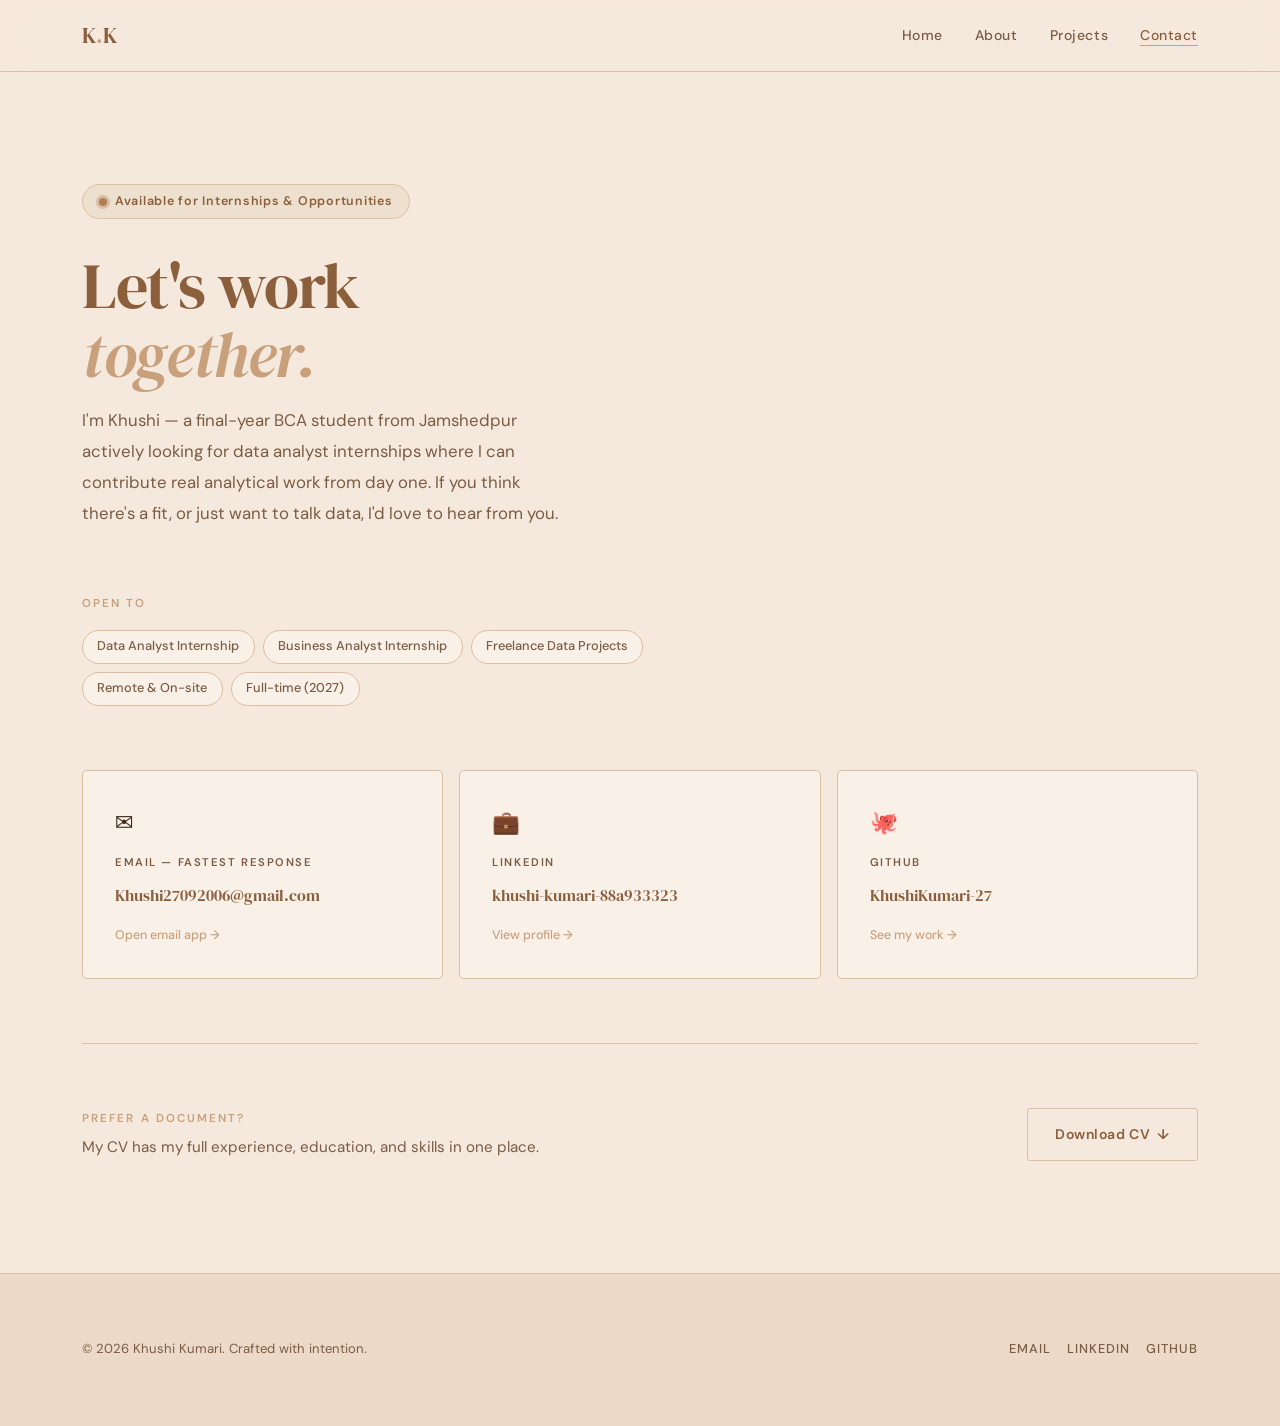
==== contact.html @ 5058d1bc "Add files via upload Upload website files" ====
<!DOCTYPE html>
<html lang="en">
<head>
  <meta charset="UTF-8" />
  <meta name="viewport" content="width=device-width, initial-scale=1.0" />
  <title>Contact — Khushi Kumari</title>
  <meta name="description" content="Get in touch with Khushi Kumari — open to data analyst internships and analytics opportunities." />

  <link rel="preconnect" href="https://fonts.googleapis.com" />
  <link rel="preconnect" href="https://fonts.gstatic.com" crossorigin />
  <link href="https://fonts.googleapis.com/css2?family=DM+Serif+Display:ital@0;1&family=DM+Sans:ital,opsz,wght@0,9..40,400;0,9..40,500;0,9..40,600;1,9..40,400&display=swap" rel="stylesheet" />

  <link rel="stylesheet" href="style.css" />

  <style>
    .contact-hero { max-width: 640px; }

    .contact-hero .t-display {
      font-size: clamp(2.4rem, 5vw, 4.2rem);
      margin-bottom: var(--space-sm);
    }

    .contact-hero p {
      color: var(--text-muted);
      font-size: 1.05rem;
      line-height: 1.85;
      margin-bottom: var(--space-lg);
      max-width: 480px;
    }

    .avail-pill {
      display: inline-flex;
      align-items: center;
      gap: 0.5rem;
      background-color: #EEE0CE;
      border: 1px solid var(--tan);
      border-radius: 100px;
      padding: 0.35rem 1rem;
      font-size: 0.78rem;
      font-weight: 600;
      letter-spacing: 0.06em;
      color: var(--mocha);
      margin-bottom: var(--space-md);
      text-decoration: none;
    }

    .avail-dot {
      width: 8px; height: 8px;
      border-radius: 50%;
      background-color: #b07d55;
      position: relative;
      flex-shrink: 0;
    }

    .avail-dot::after {
      content: '';
      position: absolute;
      inset: -3px;
      border-radius: 50%;
      background-color: #b07d55;
      opacity: 0.35;
      animation: avail-pulse 2s ease-in-out infinite;
    }

    @keyframes avail-pulse {
      0%, 100% { transform: scale(1);   opacity: 0.35; }
      50%       { transform: scale(1.8); opacity: 0;    }
    }

    @media (prefers-reduced-motion: reduce) {
      .avail-dot::after { animation: none; }
    }

    .channels-grid {
      display: grid;
      grid-template-columns: repeat(3, 1fr);
      gap: var(--space-sm);
      margin-top: var(--space-lg);
    }

    .channel-card {
      border: 1px solid var(--border);
      border-radius: 5px;
      padding: var(--space-md);
      display: flex;
      flex-direction: column;
      gap: var(--space-xs);
      text-decoration: none;
      color: inherit;
      background-color: var(--bg-card);
      transition: border-color var(--dur) var(--ease),
                  transform var(--dur) var(--ease),
                  box-shadow var(--dur) var(--ease);
    }

    .channel-card:hover {
      border-color: var(--caramel);
      transform: translateY(-4px);
      box-shadow: 0 14px 36px rgba(61, 43, 26, 0.09);
    }

    .channel-card-icon { font-size: 1.4rem; margin-bottom: 0.2rem; }

    .channel-card-label {
      font-size: 0.7rem;
      font-weight: 600;
      letter-spacing: 0.14em;
      text-transform: uppercase;
      color: var(--text-muted);
    }

    .channel-card-value {
      font-family: var(--serif);
      font-size: 1rem;
      color: var(--mocha);
      word-break: break-all;
    }

    .channel-card-action {
      font-size: 0.78rem;
      color: var(--caramel);
      font-weight: 500;
      margin-top: auto;
      padding-top: var(--space-xs);
    }

    .opps-row {
      display: flex;
      flex-wrap: wrap;
      gap: 0.5rem;
      margin-top: var(--space-sm);
    }

    .opp-tag {
      font-size: 0.8rem;
      font-weight: 500;
      padding: 0.3rem 0.9rem;
      border-radius: 100px;
      border: 1px solid var(--border);
      color: var(--text-muted);
      background-color: var(--bg-card);
    }

    @media (max-width: 700px) {
      .channels-grid { grid-template-columns: 1fr; }
    }
  </style>
</head>
<body>

  <!-- NAV -->
  <header id="site-nav" role="banner">
    <nav class="nav-inner" aria-label="Primary navigation">
      <a href="index.html" class="nav-logo" aria-label="Home">K<span>.</span>K</a>
      <ul class="nav-links" role="list">
        <li><a href="index.html">Home</a></li>
        <li><a href="about.html">About</a></li>
        <li><a href="projects.html">Projects</a></li>
        <li><a href="contact.html">Contact</a></li>
      </ul>
      <button class="nav-hamburger" id="hamburger" aria-label="Toggle navigation menu" aria-expanded="false" aria-controls="mobile-overlay">
        <span></span><span></span><span></span>
      </button>
    </nav>
  </header>

  <div id="mobile-overlay" class="nav-mobile-overlay" aria-hidden="true" role="dialog" aria-label="Navigation menu">
    <a href="index.html">Home</a>
    <a href="about.html">About</a>
    <a href="projects.html">Projects</a>
    <a href="contact.html">Contact</a>
  </div>

  <main>

    <section class="section" aria-labelledby="contact-heading">
      <div class="container">

        <div class="contact-hero">

          <div class="avail-pill" role="status" aria-label="Currently available for opportunities">
            <span class="avail-dot" aria-hidden="true"></span>
            Available for Internships &amp; Opportunities
          </div>

          <h1 class="t-display" id="contact-heading">
            Let's work<br /><em style="color: var(--caramel); font-style: italic;">together.</em>
          </h1>

          <p>
            I'm Khushi — a final-year BCA student from Jamshedpur actively looking
            for data analyst internships where I can contribute real analytical work
            from day one. If you think there's a fit, or just want to talk data,
            I'd love to hear from you.
          </p>

          <div>
            <span class="t-eyebrow" style="display: block; margin-bottom: 0.6rem;">Open to</span>
            <div class="opps-row" role="list" aria-label="Types of opportunities">
              <span class="opp-tag" role="listitem">Data Analyst Internship</span>
              <span class="opp-tag" role="listitem">Business Analyst Internship</span>
              <span class="opp-tag" role="listitem">Freelance Data Projects</span>
              <span class="opp-tag" role="listitem">Remote &amp; On-site</span>
              <span class="opp-tag" role="listitem">Full-time (2027)</span>
            </div>
          </div>

        </div>

        <!-- Channel cards -->
        <div class="channels-grid" role="list" aria-label="Direct contact channels">

          <a href="mailto:Khushi27092006@gmail.com" class="channel-card" role="listitem" aria-label="Send Khushi an email">
            <span class="channel-card-icon" aria-hidden="true">✉️</span>
            <span class="channel-card-label">Email — fastest response</span>
            <span class="channel-card-value">Khushi27092006@gmail.com</span>
            <span class="channel-card-action">Open email app →</span>
          </a>

          <a href="https://www.linkedin.com/in/khushi-kumari-88a933323/" target="_blank" rel="noopener noreferrer" class="channel-card" role="listitem" aria-label="Visit Khushi's LinkedIn profile">
            <span class="channel-card-icon" aria-hidden="true">💼</span>
            <span class="channel-card-label">LinkedIn</span>
            <span class="channel-card-value">khushi-kumari-88a933323</span>
            <span class="channel-card-action">View profile →</span>
          </a>

          <a href="https://github.com/KhushiKumari-27" target="_blank" rel="noopener noreferrer" class="channel-card" role="listitem" aria-label="Visit Khushi's GitHub profile">
            <span class="channel-card-icon" aria-hidden="true">🐙</span>
            <span class="channel-card-label">GitHub</span>
            <span class="channel-card-value">KhushiKumari-27</span>
            <span class="channel-card-action">See my work →</span>
          </a>

        </div>

        <!-- CV nudge -->
        <div style="margin-top: var(--space-lg); padding-top: var(--space-lg); border-top: 1px solid var(--border); display: flex; align-items: center; justify-content: space-between; flex-wrap: wrap; gap: 1rem;">
          <div>
            <p class="t-eyebrow" style="margin-bottom: 0.3rem;">Prefer a document?</p>
            <p style="color: var(--text-muted); font-size: 0.95rem;">My CV has my full experience, education, and skills in one place.</p>
          </div>
          <!-- Replace # with your actual CV file path once uploaded -->
          <a href="Khushi_Kumari_CV.pdf" download class="btn btn-outline" aria-label="Download Khushi's CV as PDF">
            Download CV &nbsp;↓
          </a>
        </div>

      </div>
    </section>

  </main>

  <!-- FOOTER -->
  <footer id="site-footer" role="contentinfo">
    <div class="container">
      <div class="footer-inner">
        <p class="footer-copy">&copy; 2026 Khushi Kumari. Crafted with intention.</p>
        <nav class="footer-socials" aria-label="Social links">
          <a href="mailto:Khushi27092006@gmail.com">Email</a>
          <a href="https://www.linkedin.com/in/khushi-kumari-88a933323/" target="_blank" rel="noopener noreferrer">LinkedIn</a>
          <a href="https://github.com/KhushiKumari-27" target="_blank" rel="noopener noreferrer">GitHub</a>
        </nav>
      </div>
    </div>
  </footer>

  <script src="script.js"></script>
</body>
</html>
---- style.css ----
/* ============================================================
   PORTFOLIO — style.css
   Palette: warm sandy neutrals inspired by uploaded image
   Fonts: DM Serif Display (headings) + DM Sans (body)
   ============================================================ */

/* ----------------------------------------------------------
   0. DESIGN TOKENS
   ---------------------------------------------------------- */
:root {
  /* Palette — extracted from uploaded image */
  --bg:           #F5E8DC;   /* lightest blush sand — page background   */
  --bg-tint:      #EDD9C8;   /* soft warm sand — section tint           */
  --bg-card:      #F9F0E8;   /* near-white warm — card surfaces         */
  --tan:          #DEC0A4;   /* warm tan — borders, dividers            */
  --caramel:      #C9A07C;   /* caramel — primary accent, CTAs          */
  --sienna:       #B07D55;   /* warm sienna — hover states, active      */
  --mocha:        #8B5E3C;   /* rich mocha — deep accent, headings      */
  --text:         #3D2B1A;   /* dark espresso — primary text            */
  --text-muted:   #7A5C44;   /* muted warm brown — secondary text       */
  --border:       #DBBFA0;   /* warm border                             */

  /* Typography */
  --serif: 'DM Serif Display', 'Georgia', serif;
  --sans:  'DM Sans', 'Inter', system-ui, sans-serif;

  /* Spacing */
  --space-xs: 0.5rem;
  --space-sm: 1rem;
  --space-md: 2rem;
  --space-lg: 4rem;
  --space-xl: 7rem;

  /* Motion */
  --ease: cubic-bezier(0.4, 0, 0.2, 1);
  --dur:  0.3s;

  /* Layout */
  --max-w: 1180px;
  --nav-h: 72px;
}

/* ----------------------------------------------------------
   1. RESET & BASE
   ---------------------------------------------------------- */
*, *::before, *::after { box-sizing: border-box; margin: 0; padding: 0; }

html {
  scroll-behavior: smooth;
  -webkit-text-size-adjust: 100%;
}

body {
  background-color: var(--bg);
  color: var(--text);
  font-family: var(--sans);
  font-size: 1rem;
  line-height: 1.75;
  min-height: 100vh;
  display: flex;
  flex-direction: column;
  opacity: 0;
  transition: opacity 0.45s var(--ease);
}

body.page-ready { opacity: 1; }

img, svg { display: block; max-width: 100%; }
a { color: inherit; text-decoration: none; }
ul, ol { list-style: none; }
button { cursor: pointer; border: none; background: none; font: inherit; }

/* ----------------------------------------------------------
   2. TYPOGRAPHY SCALE
   ---------------------------------------------------------- */
h1, h2, h3, h4 {
  font-family: var(--serif);
  font-weight: 400;           /* DM Serif Display looks best at regular weight */
  line-height: 1.15;
  letter-spacing: -0.01em;
  color: var(--mocha);
}

.t-display {
  font-size: clamp(2.8rem, 6.5vw, 5.5rem);
  font-family: var(--serif);
  font-weight: 400;
  line-height: 1.08;
  letter-spacing: -0.02em;
  color: var(--mocha);
}

.t-heading {
  font-size: clamp(1.75rem, 3.2vw, 2.6rem);
  font-family: var(--serif);
  color: var(--mocha);
}

.t-sub {
  font-size: clamp(1rem, 1.8vw, 1.15rem);
  font-family: var(--sans);
  font-weight: 400;
  color: var(--text-muted);
  letter-spacing: 0.01em;
}

.t-eyebrow {
  font-family: var(--sans);
  font-size: 0.72rem;
  font-weight: 600;
  letter-spacing: 0.18em;
  text-transform: uppercase;
  color: var(--caramel);
}

/* ----------------------------------------------------------
   3. LAYOUT UTILITIES
   ---------------------------------------------------------- */
.container {
  width: 100%;
  max-width: var(--max-w);
  margin-inline: auto;
  padding-inline: var(--space-md);
}

main { flex: 1; padding-top: var(--nav-h); }

.section { padding-block: var(--space-xl); }
.section--tinted { background-color: var(--bg-tint); }

.divider {
  width: 3rem;
  height: 1.5px;
  background-color: var(--caramel);
  margin-block: var(--space-sm);
}

/* ----------------------------------------------------------
   4. NAVIGATION
   ---------------------------------------------------------- */
#site-nav {
  position: fixed;
  top: 0; left: 0; right: 0;
  height: var(--nav-h);
  background-color: rgba(245, 232, 220, 0.92);
  backdrop-filter: blur(14px);
  -webkit-backdrop-filter: blur(14px);
  border-bottom: 1px solid var(--border);
  z-index: 100;
  display: flex;
  align-items: center;
}

.nav-inner {
  display: flex;
  align-items: center;
  justify-content: space-between;
  width: 100%;
  max-width: var(--max-w);
  margin-inline: auto;
  padding-inline: var(--space-md);
}

.nav-logo {
  font-family: var(--serif);
  font-size: 1.4rem;
  font-weight: 400;
  letter-spacing: -0.01em;
  color: var(--mocha);
  transition: color var(--dur) var(--ease);
}
.nav-logo span { color: var(--caramel); }
.nav-logo:hover { color: var(--caramel); }

.nav-links {
  display: flex;
  gap: var(--space-md);
  align-items: center;
}

.nav-links a {
  font-family: var(--sans);
  font-size: 0.875rem;
  font-weight: 500;
  letter-spacing: 0.04em;
  color: var(--text-muted);
  position: relative;
  padding-bottom: 2px;
  transition: color var(--dur) var(--ease);
}

.nav-links a::after {
  content: '';
  position: absolute;
  bottom: 0; left: 0;
  width: 0; height: 1.5px;
  background-color: var(--caramel);
  transition: width var(--dur) var(--ease);
}

.nav-links a:hover,
.nav-links a.active { color: var(--mocha); }

.nav-links a:hover::after,
.nav-links a.active::after { width: 100%; }

/* Hamburger */
.nav-hamburger {
  display: none;
  flex-direction: column;
  gap: 5px;
  width: 28px;
  padding: 4px 0;
  z-index: 110;
}

.nav-hamburger span {
  display: block;
  height: 1.5px;
  background-color: var(--mocha);
  transition: transform var(--dur) var(--ease), opacity var(--dur) var(--ease), width var(--dur) var(--ease);
  transform-origin: center;
}

.nav-hamburger.open span:nth-child(1) { transform: translateY(6.5px) rotate(45deg); }
.nav-hamburger.open span:nth-child(2) { opacity: 0; width: 0; }
.nav-hamburger.open span:nth-child(3) { transform: translateY(-6.5px) rotate(-45deg); }

/* Mobile overlay */
.nav-mobile-overlay {
  display: none;
  position: fixed;
  inset: 0;
  background-color: var(--bg);
  z-index: 105;
  flex-direction: column;
  align-items: center;
  justify-content: center;
  gap: var(--space-md);
  opacity: 0;
  pointer-events: none;
  transition: opacity 0.35s var(--ease);
}

.nav-mobile-overlay.open {
  opacity: 1;
  pointer-events: all;
}

.nav-mobile-overlay a {
  font-family: var(--serif);
  font-size: 2.4rem;
  font-weight: 400;
  color: var(--mocha);
  transition: color var(--dur) var(--ease);
}

.nav-mobile-overlay a:hover,
.nav-mobile-overlay a.active { color: var(--caramel); }

/* ----------------------------------------------------------
   5. FOOTER
   ---------------------------------------------------------- */
#site-footer {
  border-top: 1px solid var(--border);
  padding-block: var(--space-lg);
  background-color: var(--bg-tint);
}

.footer-inner {
  display: flex;
  flex-wrap: wrap;
  align-items: center;
  justify-content: space-between;
  gap: var(--space-sm);
}

.footer-copy {
  font-size: 0.82rem;
  color: var(--text-muted);
  font-family: var(--sans);
}

.footer-socials {
  display: flex;
  gap: var(--space-sm);
}

.footer-socials a {
  font-size: 0.8rem;
  font-weight: 500;
  letter-spacing: 0.08em;
  text-transform: uppercase;
  color: var(--text-muted);
  border-bottom: 1px solid transparent;
  padding-bottom: 1px;
  transition: color var(--dur) var(--ease), border-color var(--dur) var(--ease);
}

.footer-socials a:hover {
  color: var(--mocha);
  border-color: var(--caramel);
}

/* ----------------------------------------------------------
   6. BUTTONS & LINKS
   ---------------------------------------------------------- */
.btn {
  display: inline-flex;
  align-items: center;
  gap: 0.5rem;
  padding: 0.8rem 1.7rem;
  font-family: var(--sans);
  font-size: 0.875rem;
  font-weight: 600;
  letter-spacing: 0.04em;
  border-radius: 3px;
  transition: background-color var(--dur) var(--ease),
              color var(--dur) var(--ease),
              border-color var(--dur) var(--ease),
              transform var(--dur) var(--ease);
}

.btn-primary {
  background-color: var(--mocha);
  color: var(--bg);
  border: 1.5px solid var(--mocha);
}
.btn-primary:hover {
  background-color: var(--sienna);
  border-color: var(--sienna);
  transform: translateY(-2px);
}

.btn-outline {
  background-color: transparent;
  color: var(--mocha);
  border: 1.5px solid var(--border);
}
.btn-outline:hover {
  border-color: var(--mocha);
  transform: translateY(-2px);
}

.link-arrow {
  display: inline-flex;
  align-items: center;
  gap: 0.4rem;
  font-weight: 500;
  font-size: 0.95rem;
  color: var(--mocha);
  border-bottom: 1px solid var(--border);
  padding-bottom: 2px;
  transition: border-color var(--dur) var(--ease), gap var(--dur) var(--ease);
}
.link-arrow:hover {
  border-color: var(--caramel);
  gap: 0.7rem;
}

/* ----------------------------------------------------------
   7. HERO
   ---------------------------------------------------------- */
.hero {
  min-height: calc(90vh - var(--nav-h));
  display: flex;
  align-items: center;
  padding-block: var(--space-xl);
  position: relative;
  overflow: hidden;
}

/* Warm radial glow — echoes the image's layered tones */
.hero::before {
  content: '';
  position: absolute;
  top: -15%;
  right: -8%;
  width: 55vw;
  height: 55vw;
  border-radius: 50%;
  background: radial-gradient(circle, var(--tan) 0%, transparent 68%);
  opacity: 0.45;
  pointer-events: none;
}

.hero-content { max-width: 800px; }

.hero-greeting {
  font-family: var(--sans);
  font-size: 0.78rem;
  font-weight: 600;
  letter-spacing: 0.2em;
  text-transform: uppercase;
  color: var(--caramel);
  margin-bottom: var(--space-sm);
}

.hero-headline { margin-bottom: var(--space-sm); }

.hero-headline em {
  font-style: italic;
  color: var(--caramel);
}

.hero-role {
  font-family: var(--serif);
  font-size: clamp(1.2rem, 2.4vw, 1.65rem);
  font-weight: 400;
  font-style: italic;
  color: var(--text-muted);
  margin-bottom: var(--space-md);
}

.hero-value {
  font-size: 1.05rem;
  color: var(--text-muted);
  max-width: 520px;
  line-height: 1.85;
  margin-bottom: var(--space-md);
}

.hero-ctas {
  display: flex;
  flex-wrap: wrap;
  gap: var(--space-sm);
  align-items: center;
}

/* ----------------------------------------------------------
   8. FEATURED GRID
   ---------------------------------------------------------- */
.featured-grid {
  display: grid;
  grid-template-columns: repeat(2, 1fr);
  gap: var(--space-md);
  margin-top: var(--space-lg);
}

/* ----------------------------------------------------------
   9. PROJECT CARDS
   ---------------------------------------------------------- */
.project-card {
  background-color: var(--bg-card);
  border: 1px solid var(--border);
  border-radius: 5px;
  overflow: hidden;
  display: flex;
  flex-direction: column;
  transition: border-color var(--dur) var(--ease),
              transform var(--dur) var(--ease),
              box-shadow var(--dur) var(--ease);
}

.project-card:hover {
  border-color: var(--caramel);
  transform: translateY(-5px);
  box-shadow: 0 20px 52px rgba(61, 43, 26, 0.1);
}

.card-img-wrap {
  overflow: hidden;
  aspect-ratio: 16 / 9;
  background-color: var(--bg);
  position: relative;
  display: flex;
  align-items: center;
  justify-content: center;
}

.card-img-wrap img {
  width: 100%; height: 100%;
  object-fit: contain;        /* show full dashboard — no cropping */
  background-color: var(--bg);
  transition: transform 0.55s var(--ease);
}

.project-card:hover .card-img-wrap img { transform: scale(1.05); }

.card-img-placeholder {
  width: 100%; height: 100%;
  display: flex;
  align-items: center;
  justify-content: center;
  font-family: var(--serif);
  font-size: 1rem;
  font-style: italic;
  color: var(--tan);
}

.card-body {
  padding: var(--space-md);
  display: flex;
  flex-direction: column;
  flex: 1;
}

.card-category {
  font-size: 0.7rem;
  font-weight: 600;
  letter-spacing: 0.16em;
  text-transform: uppercase;
  color: var(--caramel);
  margin-bottom: var(--space-xs);
}

.card-title {
  font-family: var(--serif);
  font-size: 1.45rem;
  font-weight: 400;
  color: var(--mocha);
  margin-bottom: var(--space-xs);
}

.card-desc {
  font-size: 0.92rem;
  color: var(--text-muted);
  line-height: 1.75;
  margin-bottom: var(--space-sm);
}

.card-tags {
  display: flex;
  flex-wrap: wrap;
  gap: 0.4rem;
  margin-bottom: var(--space-sm);
}

.tag {
  font-size: 0.72rem;
  font-weight: 500;
  letter-spacing: 0.04em;
  padding: 0.22rem 0.65rem;
  border-radius: 3px;
  background-color: var(--bg-tint);
  color: var(--text-muted);
  border: 1px solid var(--border);
}

.card-links {
  display: flex;
  gap: var(--space-sm);
  margin-top: auto;
  padding-top: var(--space-sm);
  border-top: 1px solid var(--border);
}

.card-links a {
  font-size: 0.78rem;
  font-weight: 600;
  letter-spacing: 0.06em;
  text-transform: uppercase;
  color: var(--text-muted);
  border-bottom: 1px solid transparent;
  padding-bottom: 1px;
  transition: color var(--dur) var(--ease), border-color var(--dur) var(--ease);
}

.card-links a:hover {
  color: var(--mocha);
  border-color: var(--caramel);
}

/* ----------------------------------------------------------
   10. APPROACH BLOCK
   ---------------------------------------------------------- */
.approach-block {
  display: grid;
  grid-template-columns: 1fr 1.6fr;
  gap: var(--space-lg);
  align-items: start;
}

.approach-block blockquote {
  font-family: var(--serif);
  font-size: clamp(1.5rem, 3vw, 2.3rem);
  font-style: italic;
  font-weight: 400;
  line-height: 1.35;
  color: var(--mocha);
  border-left: 2px solid var(--caramel);
  padding-left: var(--space-md);
}

.approach-body p { color: var(--text-muted); }
.approach-body p + p { margin-top: var(--space-sm); }

/* ----------------------------------------------------------
   11. ABOUT — BIO SPLIT
   ---------------------------------------------------------- */
.bio-split {
  display: grid;
  grid-template-columns: 0.85fr 1fr;
  gap: var(--space-lg);
  align-items: start;
}

.bio-photo-wrap { position: relative; }

.bio-photo-frame {
  aspect-ratio: 3 / 4;
  background-color: var(--bg-tint);
  border: 1px solid var(--border);
  border-radius: 4px;
  display: flex;
  align-items: center;
  justify-content: center;
  font-family: var(--serif);
  font-size: 1rem;
  font-style: italic;
  color: var(--tan);
  position: relative;
  overflow: hidden;
}

/* Offset decorative border */
.bio-photo-frame::before {
  content: '';
  position: absolute;
  top: 10px; right: -10px; bottom: -10px; left: 10px;
  border: 1.5px solid var(--caramel);
  border-radius: 4px;
  pointer-events: none;
  z-index: -1;
}

.bio-photo-frame img { width: 100%; height: 100%; object-fit: cover; }

.bio-text h2 { margin-bottom: var(--space-sm); }
.bio-text p { color: var(--text-muted); margin-bottom: var(--space-sm); }
.bio-text p:last-of-type { margin-bottom: var(--space-md); }

/* ----------------------------------------------------------
   12. SKILLS BENTO
   ---------------------------------------------------------- */
.skills-bento {
  display: grid;
  grid-template-columns: repeat(3, 1fr);
  gap: var(--space-sm);
  margin-top: var(--space-lg);
}

.skill-cell {
  border: 1px solid var(--border);
  border-radius: 5px;
  padding: var(--space-md);
  background-color: var(--bg-card);
}

.skill-cell--wide { grid-column: span 2; }

.skill-cell-label {
  font-size: 0.7rem;
  font-weight: 600;
  letter-spacing: 0.16em;
  text-transform: uppercase;
  color: var(--caramel);
  margin-bottom: var(--space-sm);
}

.skill-cell h3 {
  font-size: 1.2rem;
  color: var(--mocha);
  margin-bottom: var(--space-sm);
}

.skill-badges {
  display: flex;
  flex-wrap: wrap;
  gap: 0.4rem;
}

.badge {
  font-size: 0.8rem;
  font-weight: 500;
  padding: 0.3rem 0.8rem;
  border-radius: 3px;
}

/* Badge variants — all using the warm palette */
.badge-sage  { background-color: #E8DDD3; color: var(--mocha); }
.badge-wheat { background-color: #EEE0CE; color: var(--mocha); }
.badge-terra { background-color: #E6D2BE; color: var(--mocha); }
.badge-plain { background-color: var(--bg-tint); color: var(--text-muted); border: 1px solid var(--border); }

/* ----------------------------------------------------------
   13. PROJECTS GRID
   ---------------------------------------------------------- */
.projects-grid {
  display: grid;
  grid-template-columns: repeat(2, 1fr);
  gap: var(--space-md);
  margin-top: var(--space-lg);
}

/* Wide alternating card */
.projects-grid .project-card:nth-child(3) {
  grid-column: 1 / -1;
  flex-direction: row;
}

.projects-grid .project-card:nth-child(3) .card-img-wrap {
  width: 45%;
  flex-shrink: 0;
  aspect-ratio: auto;
  min-height: 280px;
  background-color: var(--bg);
}

.projects-grid .project-card:nth-child(3) .card-body { flex: 1; }

/* ----------------------------------------------------------
   14. CONTACT PAGE
   ---------------------------------------------------------- */
.contact-hero { max-width: 640px; }

.contact-hero .t-display {
  font-size: clamp(2.4rem, 5vw, 4.2rem);
  margin-bottom: var(--space-sm);
}

.contact-hero p {
  color: var(--text-muted);
  font-size: 1.05rem;
  line-height: 1.85;
  margin-bottom: var(--space-lg);
  max-width: 480px;
}

/* Channel cards */
.channels-grid {
  display: grid;
  grid-template-columns: repeat(3, 1fr);
  gap: var(--space-sm);
  margin-top: var(--space-lg);
}

.channel-card {
  border: 1px solid var(--border);
  border-radius: 5px;
  padding: var(--space-md);
  display: flex;
  flex-direction: column;
  gap: var(--space-xs);
  text-decoration: none;
  color: inherit;
  background-color: var(--bg-card);
  transition: border-color var(--dur) var(--ease),
              transform var(--dur) var(--ease),
              box-shadow var(--dur) var(--ease);
}

.channel-card:hover {
  border-color: var(--caramel);
  transform: translateY(-4px);
  box-shadow: 0 14px 36px rgba(61, 43, 26, 0.09);
}

.channel-card-icon { font-size: 1.4rem; margin-bottom: 0.2rem; }

.channel-card-label {
  font-size: 0.7rem;
  font-weight: 600;
  letter-spacing: 0.14em;
  text-transform: uppercase;
  color: var(--text-muted);
}

.channel-card-value {
  font-family: var(--serif);
  font-size: 1.05rem;
  color: var(--mocha);
  word-break: break-all;
}

.channel-card-action {
  font-size: 0.78rem;
  color: var(--caramel);
  font-weight: 500;
  margin-top: auto;
  padding-top: var(--space-xs);
}

/* Opportunity tags */
.opps-row {
  display: flex;
  flex-wrap: wrap;
  gap: 0.5rem;
  margin-top: var(--space-sm);
}

.opp-tag {
  font-size: 0.8rem;
  font-weight: 500;
  padding: 0.3rem 0.9rem;
  border-radius: 100px;
  border: 1px solid var(--border);
  color: var(--text-muted);
  background-color: var(--bg-card);
}

/* ----------------------------------------------------------
   15. AVAILABILITY PILL
   ---------------------------------------------------------- */
.avail-pill {
  display: inline-flex;
  align-items: center;
  gap: 0.5rem;
  background-color: #EEE0CE;
  border: 1px solid var(--tan);
  border-radius: 100px;
  padding: 0.35rem 1rem;
  font-size: 0.78rem;
  font-weight: 600;
  letter-spacing: 0.06em;
  color: var(--mocha);
  margin-bottom: var(--space-md);
  text-decoration: none;
  transition: background-color var(--dur) var(--ease), border-color var(--dur) var(--ease);
}

.avail-pill:hover {
  background-color: var(--tan);
  border-color: var(--caramel);
}

.avail-dot {
  width: 8px;
  height: 8px;
  border-radius: 50%;
  background-color: #b07d55;
  position: relative;
  flex-shrink: 0;
}

.avail-dot::after {
  content: '';
  position: absolute;
  inset: -3px;
  border-radius: 50%;
  background-color: #b07d55;
  opacity: 0.35;
  animation: avail-pulse 2s ease-in-out infinite;
}

@keyframes avail-pulse {
  0%, 100% { transform: scale(1);   opacity: 0.35; }
  50%       { transform: scale(1.8); opacity: 0;    }
}

@media (prefers-reduced-motion: reduce) {
  .avail-dot::after { animation: none; }
}

/* ----------------------------------------------------------
   16. SECTION HEADER PATTERN
   ---------------------------------------------------------- */
.section-header { margin-bottom: var(--space-lg); }
.section-header .t-eyebrow { display: block; margin-bottom: var(--space-xs); }
.section-header .t-heading { margin-bottom: var(--space-xs); }

/* ----------------------------------------------------------
   17. RESPONSIVE
   ---------------------------------------------------------- */
@media (max-width: 900px) {
  .nav-links { display: none; }
  .nav-hamburger { display: flex; }
  .nav-mobile-overlay { display: flex; }

  .featured-grid,
  .projects-grid { grid-template-columns: 1fr; }

  .projects-grid .project-card:nth-child(3) {
    grid-column: auto;
    flex-direction: column;
  }
  .projects-grid .project-card:nth-child(3) .card-img-wrap {
    width: 100%;
    min-height: auto;
    aspect-ratio: 16 / 9;
  }

  .approach-block { grid-template-columns: 1fr; }

  .bio-split { grid-template-columns: 1fr; }
  .bio-photo-wrap { max-width: 320px; }

  .skills-bento { grid-template-columns: 1fr 1fr; }
  .skill-cell--wide { grid-column: span 2; }

  .channels-grid { grid-template-columns: 1fr; }
}

@media (max-width: 600px) {
  :root { --space-xl: 4rem; --space-lg: 2.5rem; }

  .skills-bento { grid-template-columns: 1fr; }
  .skill-cell--wide { grid-column: auto; }

  .hero-ctas { flex-direction: column; align-items: flex-start; }
}

/* ----------------------------------------------------------
   18. ACCESSIBILITY
   ---------------------------------------------------------- */
:focus-visible {
  outline: 2px solid var(--caramel);
  outline-offset: 3px;
  border-radius: 2px;
}

@media (prefers-reduced-motion: reduce) {
  *, *::before, *::after {
    animation-duration: 0.01ms !important;
    transition-duration: 0.01ms !important;
  }
  body { transition: none; opacity: 1; }
}
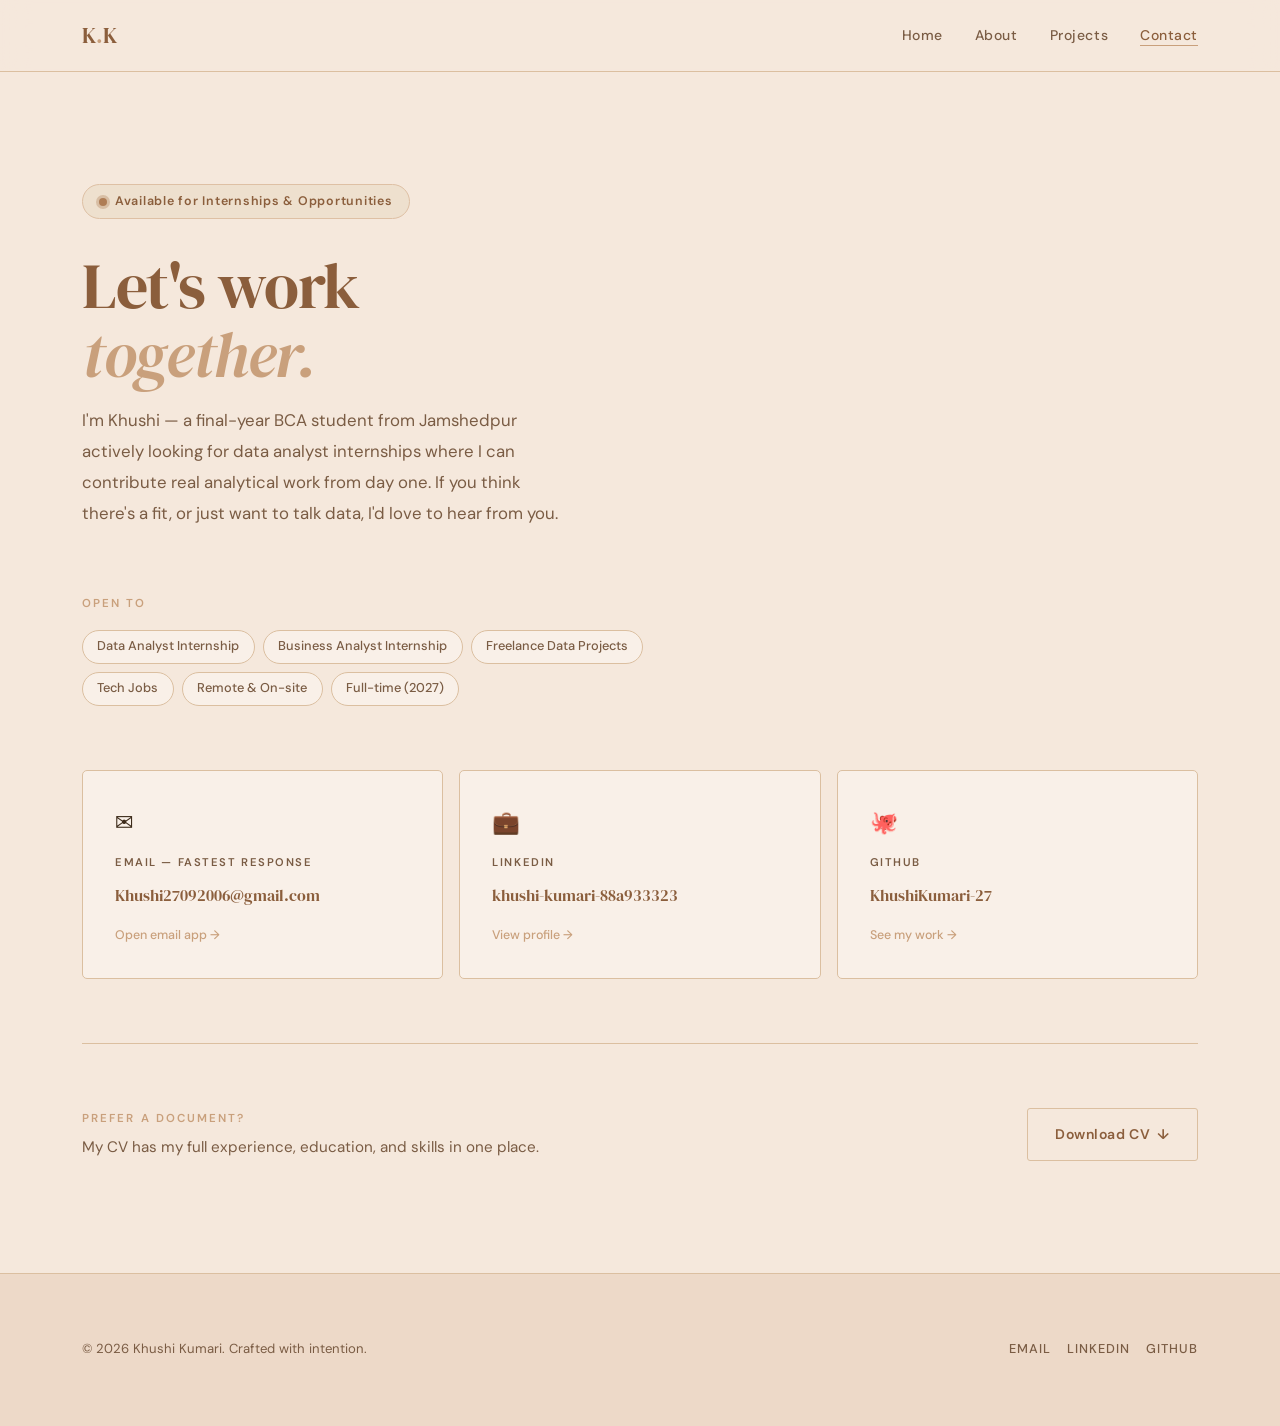
==== commit c14c5d9a: "Add 'Tech Jobs' to opportunities list" ====
--- a/contact.html
+++ b/contact.html
@@ -200,6 +200,7 @@
               <span class="opp-tag" role="listitem">Data Analyst Internship</span>
               <span class="opp-tag" role="listitem">Business Analyst Internship</span>
               <span class="opp-tag" role="listitem">Freelance Data Projects</span>
+              <span class="opp-tag" role="listitem">Tech Jobs</span>
               <span class="opp-tag" role="listitem">Remote &amp; On-site</span>
               <span class="opp-tag" role="listitem">Full-time (2027)</span>
             </div>
